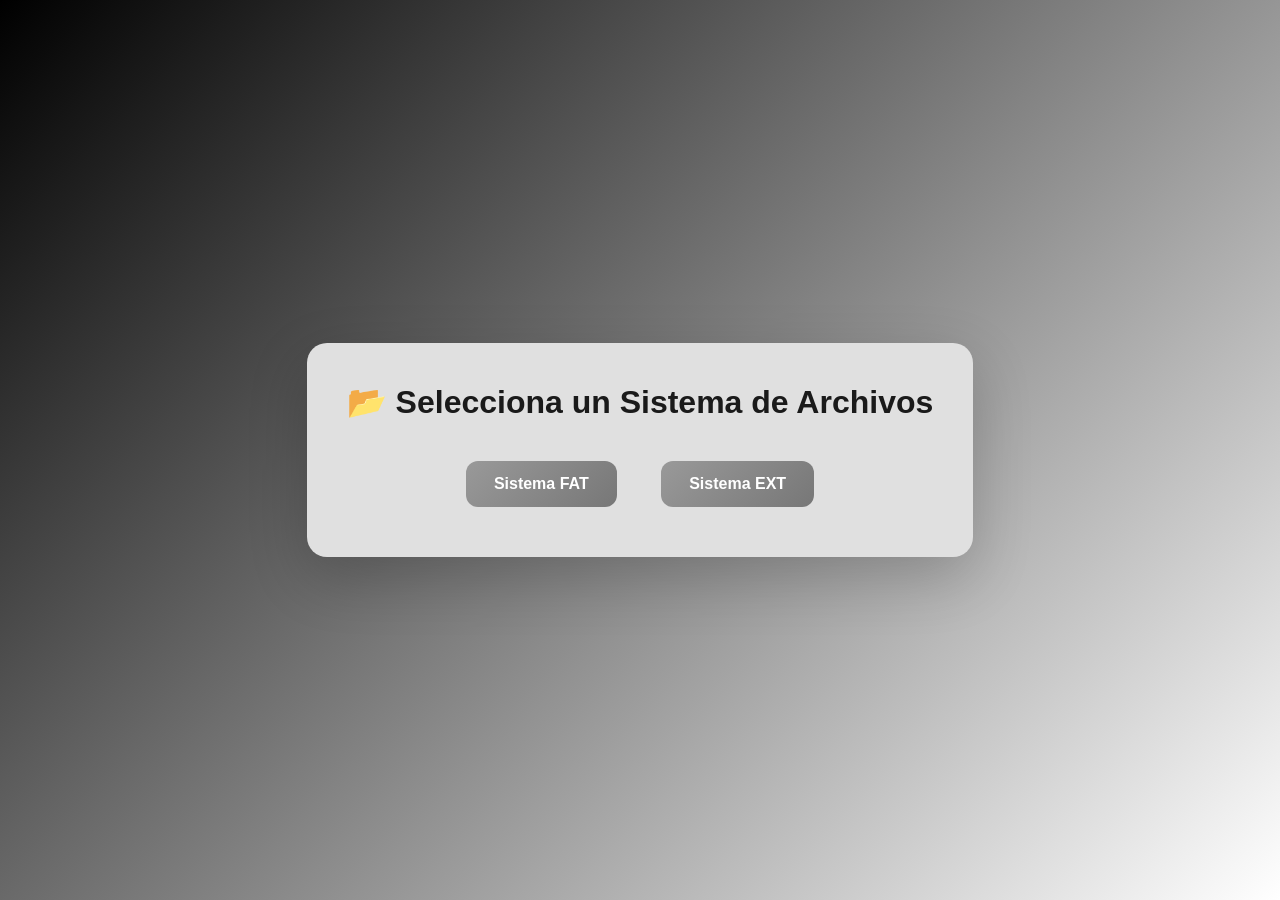
==== index.html @ 4ab8b651 "Initial commit" ====
<!DOCTYPE html>
<html lang="es">
<head>
<meta charset="UTF-8">
<meta name="viewport" content="width=device-width, initial-scale=1.0">
<title>Selector de Sistema de Archivos</title>
<link rel="stylesheet" href="styles.css">
<style>
    body {
        display: flex;
        justify-content: center;
        align-items: center;
        height: 100vh;
        background: linear-gradient(135deg, #000000 0%, #ffffff 100%);
        font-family: 'Segoe UI', Tahoma, Geneva, Verdana, sans-serif;
        color: #1a1a1a;
    }
    .menu {
        text-align: center;
        background: #e0e0e0;
        padding: 40px;
        border-radius: 20px;
        box-shadow: 0 20px 60px rgba(0,0,0,0.2);
    }
    h1 { margin-bottom: 30px; }
    a.button {
        display: inline-block;
        margin: 10px 20px;
        padding: 14px 28px;
        background: linear-gradient(135deg, #999 0%, #777 100%);
        color: #fff;
        font-weight: 600;
        border-radius: 12px;
        text-decoration: none;
        transition: all 0.3s ease;
    }
    a.button:hover {
        transform: translateY(-2px);
        box-shadow: 0 6px 20px rgba(0,0,0,0.5);
    }
</style>
</head>
<body>
    <div class="menu">
        <h1>📂 Selecciona un Sistema de Archivos</h1>
        <a href="SistemaFAT.html" class="button">Sistema FAT</a>
        <a href="SistemaEXT.html" class="button">Sistema EXT</a>
    </div>
</body>
</html>
---- styles.css ----
* {
    margin: 0;
    padding: 0;
    box-sizing: border-box;
}

body {
    font-family: 'Segoe UI', Tahoma, Geneva, Verdana, sans-serif;
    background: linear-gradient(135deg, #000000 0%, #ffffff 100%);
    min-height: 100vh;
    padding: 20px;
    color: #1a1a1a;
}

.container {
    max-width: 1400px;
    margin: 0 auto;
    margin-top: 33px;
    display: grid;
    grid-template-columns: 1fr 1fr;
    gap: 25px;
}


.panel {
    background: #e0e0e0; /* gris claro */
    backdrop-filter: blur(6px);
    border-radius: 20px;
    padding: 30px;
    box-shadow: 0 20px 60px rgba(0, 0, 0, 0.2);
    animation: fadeIn 0.5s ease-out;
    max-height: 90vh;
    overflow-y: auto;
    border: 1px solid #ccc;
    scrollbar-gutter: stable both-edges;
}

@keyframes fadeIn {
    from { opacity: 0; transform: translateY(20px); }
    to { opacity: 1; transform: translateY(0); }
}

@keyframes fadeOut {
    from { opacity: 1; transform: translateY(0); }
    to { opacity: 0; transform: translateY(20px); }
}

/* Animación inversa al salir de la página */
.leaving .panel {
    animation: fadeOut 0.4s ease-in forwards;
}

.leaving .btn-home {
    opacity: 0;
    transform: translateY(-10px);
    transition: opacity 0.3s ease, transform 0.3s ease;
}

h2 {
    color: #1a1a1a;
    font-size: 1.8em;
    margin-bottom: 25px;
    display: flex;
    align-items: center;
    gap: 10px;
    border-bottom: 3px solid #999;
    padding-bottom: 15px;
}

h3 {
    color: #333;
    font-size: 1.3em;
    margin: 25px 0 15px 0;
    display: flex;
    align-items: center;
    gap: 8px;
}

.form-group { margin-bottom: 20px; }

label {
    display: block;
    color: #333;
    font-weight: 600;
    margin-bottom: 8px;
    font-size: 0.95em;
}

input[type="text"],
input[type="number"],
select {
    width: 100%;
    padding: 12px 15px;
    border: 2px solid #999;
    border-radius: 10px;
    font-size: 1em;
    transition: all 0.3s ease;
    background: #f5f5f5;
    color: #1a1a1a;
}

input[type="text"]:focus,
input[type="number"]:focus,
select:focus {
    outline: none;
    border-color: #666;
    box-shadow: 0 0 0 3px rgba(0, 0, 0, 0.1);
}

.checkbox-group {
    display: flex;
    align-items: center;
    gap: 10px;
    margin-top: 10px;
}

input[type="checkbox"] {
    width: 20px;
    height: 20px;
    cursor: pointer;
    accent-color: #666;
}

button {
    background: linear-gradient(135deg, #999 0%, #777 100%);
    color: #fff;
    border: none;
    padding: 14px 28px;
    border-radius: 12px;
    font-size: 1em;
    font-weight: 600;
    cursor: pointer;
    transition: all 0.3s ease;
    box-shadow: 0 4px 15px rgba(0,0,0,0.3);
    display: inline-flex;
    align-items: center;
    gap: 8px;
    width: 100%;
    justify-content: center;
    margin-top: 10px;
}

button:hover {
    transform: translateY(-2px);
    box-shadow: 0 6px 20px rgba(0,0,0,0.5);
}

button:active { transform: translateY(0); }

.btn-small {
    padding: 6px 12px;
    font-size: 0.85em;
    width: auto;
    margin: 0;
    background: #777;
    color: #fff;
}

.btn-round {
    width: 35px;               /* ancho del botón */
    height: 35px;              /* altura igual al ancho */
    padding: 0;                /* quitar padding */
    border-radius: 50%;        /* círculo perfecto */
    display: flex;
    justify-content: center;
    align-items: center;
    background: #e0e0e0;       /* gris claro */
    color: #1a1a1a;            /* texto o emoji oscuro */
    font-size: 1.2em;           /* tamaño del emoji */
    border: 1px solid #ccc;    /* opcional, para borde sutil */
    cursor: pointer;
    box-shadow: 0 4px 10px rgba(0,0,0,0.2); /* sombra como los otros botones */
    transition: all 0.3s ease;
}

.btn-round:hover {
    background: #d4d4d4;        /* gris un poco más oscuro al pasar el mouse */
    box-shadow: 0 6px 15px rgba(0,0,0,0.3);
}


/* Botón de inicio con texto, acorde a la estética */
.btn-home {
    display: inline-flex;
    align-items: center;
    gap: 8px;
    padding: 8px 12px;
    border-radius: 12px;
    background: linear-gradient(135deg, #999 0%, #777 100%);
    color: #fff;
    border: 1px solid #ccc;
    text-decoration: none;
    font-weight: 600;
    font-size: 0.95em;
    box-shadow: 0 4px 10px rgba(0,0,0,0.2);
    transition: all 0.3s ease;
    position: fixed;
    top: 10px;
    left: max(20px, calc((100vw - 1400px) / 2));
    z-index: 1000;
}


.btn-home:hover {
    transform: translateY(-2px);
    box-shadow: 0 6px 15px rgba(0,0,0,0.3);
}


.btn-small:hover { background: #555; }

pre {
    background: #dcdcdc;
    padding: 20px;
    border-radius: 12px;
    font-size: 14px;
    white-space: pre-wrap;
    border: 2px solid #ccc;
    font-family: 'Courier New', monospace;
    line-height: 1.6;
    color: #1a1a1a;
    max-height: 400px;
    overflow-y: auto;
}

.instr-item {
    background: #f0f0f0;
    margin: 10px 0;
    padding: 15px;
    border-radius: 12px;
    display: flex;
    justify-content: space-between;
    align-items: flex-start;
    gap: 8px;
    border-left: 4px solid #999;
    transition: all 0.3s ease;
    box-shadow: 0 2px 8px rgba(0, 0, 0, 0.1);
}

.instr-item:hover {
    transform: translateX(5px);
    box-shadow: 0 4px 12px rgba(0,0,0,0.2);
}

.instr-text {
    font-family: 'Courier New', monospace;
    color: #1a1a1a;
    font-size: 0.9em;
    flex: 1 1 auto;
    min-width: 0;
    white-space: normal;
    overflow-wrap: anywhere;
    word-break: break-word;
}

.stats-badge {
    display: inline-block;
    background: #999;
    color: white;
    padding: 8px 16px;
    border-radius: 20px;
    font-weight: 700;
    font-size: 1.1em;
    box-shadow: 0 4px 10px rgba(0,0,0,0.3);
}

.empty-state {
    text-align: center;
    padding: 40px;
    color: #666;
    font-style: italic;
}

.divider {
    height: 2px;
    background: linear-gradient(90deg, transparent, #999, transparent);
    margin: 25px 0;
}

::-webkit-scrollbar {
    width: 8px;
    height: 8px;
}

::-webkit-scrollbar-track { background: #e0e0e0; border-radius: 10px; }

::-webkit-scrollbar-thumb { background: #999; border-radius: 10px; }

::-webkit-scrollbar-thumb:hover { background: #777; }

/* Ajustes específicos para scroll dentro de panel redondeado */
.panel::-webkit-scrollbar { width: 10px; }
.panel::-webkit-scrollbar-track { background: transparent; margin: 12px 0; border-radius: 10px; }
.panel::-webkit-scrollbar-thumb { background: #999; border-radius: 10px; }
.panel::-webkit-scrollbar-thumb:hover { background: #777; }

@media (max-width: 1024px) {
    .container { grid-template-columns: 1fr; }
}

.tooltip { position: relative; display: inline-block; }

.tooltip-text {
    visibility: hidden;
    background-color: #333;
    color: white;
    text-align: center;
    padding: 8px 12px;
    border-radius: 8px;
    position: absolute;
    z-index: 1;
    bottom: 125%;
    left: 50%;
    transform: translateX(-50%);
    font-size: 0.85em;
    white-space: nowrap;
    opacity: 0;
    transition: opacity 0.3s;
}

.tooltip:hover .tooltip-text {
    visibility: visible;
    opacity: 1;
}
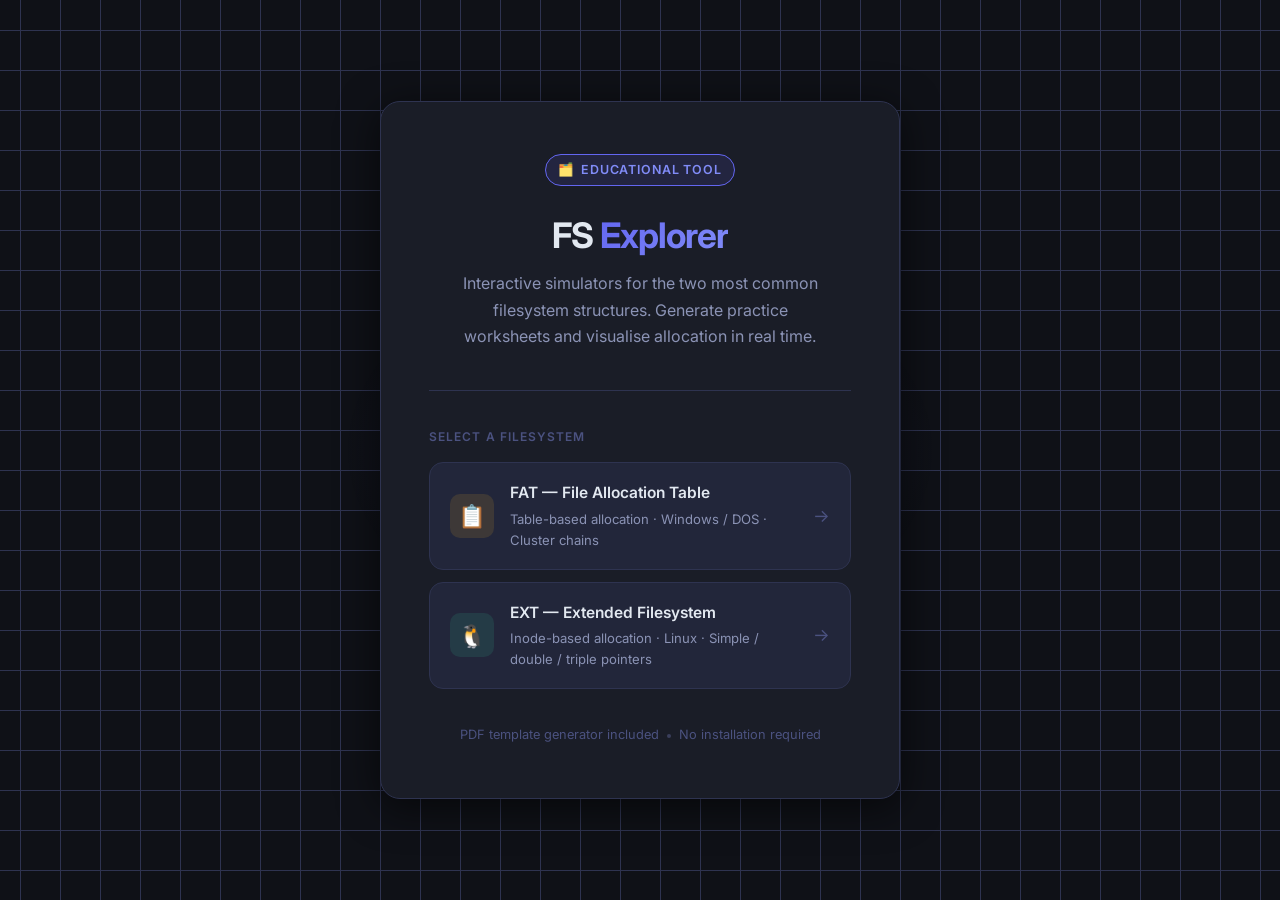
==== commit fb742724: "design: professional dark theme redesign (indigo accent, Inter font, grid bg)" ====
--- a/index.html
+++ b/index.html
@@ -1,50 +1,247 @@
-<!DOCTYPE html>
-<html lang="es">
-<head>
-<meta charset="UTF-8">
-<meta name="viewport" content="width=device-width, initial-scale=1.0">
-<title>Selector de Sistema de Archivos</title>
-<link rel="stylesheet" href="styles.css">
-<style>
-    body {
-        display: flex;
-        justify-content: center;
-        align-items: center;
-        height: 100vh;
-        background: linear-gradient(135deg, #000000 0%, #ffffff 100%);
-        font-family: 'Segoe UI', Tahoma, Geneva, Verdana, sans-serif;
-        color: #1a1a1a;
-    }
-    .menu {
-        text-align: center;
-        background: #e0e0e0;
-        padding: 40px;
-        border-radius: 20px;
-        box-shadow: 0 20px 60px rgba(0,0,0,0.2);
-    }
-    h1 { margin-bottom: 30px; }
-    a.button {
-        display: inline-block;
-        margin: 10px 20px;
-        padding: 14px 28px;
-        background: linear-gradient(135deg, #999 0%, #777 100%);
-        color: #fff;
-        font-weight: 600;
-        border-radius: 12px;
-        text-decoration: none;
-        transition: all 0.3s ease;
-    }
-    a.button:hover {
-        transform: translateY(-2px);
-        box-shadow: 0 6px 20px rgba(0,0,0,0.5);
-    }
-</style>
-</head>
-<body>
-    <div class="menu">
-        <h1>📂 Selecciona un Sistema de Archivos</h1>
-        <a href="SistemaFAT.html" class="button">Sistema FAT</a>
-        <a href="SistemaEXT.html" class="button">Sistema EXT</a>
-    </div>
-</body>
+<!DOCTYPE html>
+<html lang="es">
+<head>
+<meta charset="UTF-8">
+<meta name="viewport" content="width=device-width, initial-scale=1.0">
+<title>FS Explorer — Filesystem Simulator</title>
+<link rel="stylesheet" href="styles.css">
+<style>
+    @import url('https://fonts.googleapis.com/css2?family=Inter:wght@400;500;600;700&display=swap');
+
+    body {
+        display: flex;
+        flex-direction: column;
+        justify-content: center;
+        align-items: center;
+        min-height: 100vh;
+        padding: 24px;
+        background: var(--bg);
+        /* Subtle grid pattern */
+        background-image:
+            linear-gradient(var(--border) 1px, transparent 1px),
+            linear-gradient(90deg, var(--border) 1px, transparent 1px);
+        background-size: 40px 40px;
+        background-position: center center;
+    }
+
+    /* Radial glow behind the card */
+    body::before {
+        content: '';
+        position: fixed;
+        top: 50%;
+        left: 50%;
+        transform: translate(-50%, -50%);
+        width: 600px;
+        height: 400px;
+        background: radial-gradient(ellipse, rgba(99,102,241,0.12) 0%, transparent 70%);
+        pointer-events: none;
+        z-index: 0;
+    }
+
+    .card {
+        position: relative;
+        z-index: 1;
+        background: var(--surface);
+        border: 1px solid var(--border);
+        border-radius: 20px;
+        padding: 52px 48px;
+        text-align: center;
+        max-width: 520px;
+        width: 100%;
+        box-shadow: var(--shadow-lg);
+        animation: fadeIn 0.5s ease-out;
+    }
+
+    @keyframes fadeIn {
+        from { opacity: 0; transform: translateY(20px); }
+        to   { opacity: 1; transform: translateY(0); }
+    }
+
+    .badge {
+        display: inline-flex;
+        align-items: center;
+        gap: 6px;
+        background: var(--accent-dim);
+        border: 1px solid var(--accent);
+        color: var(--accent-hover);
+        font-size: 0.78rem;
+        font-weight: 600;
+        letter-spacing: 0.07em;
+        text-transform: uppercase;
+        padding: 5px 12px;
+        border-radius: 20px;
+        margin-bottom: 28px;
+    }
+
+    h1 {
+        font-size: 2.2rem;
+        font-weight: 700;
+        color: var(--text);
+        letter-spacing: -0.03em;
+        line-height: 1.2;
+        margin-bottom: 14px;
+    }
+
+    h1 span {
+        background: linear-gradient(135deg, var(--accent) 0%, var(--accent-hover) 100%);
+        -webkit-background-clip: text;
+        -webkit-text-fill-color: transparent;
+        background-clip: text;
+    }
+
+    .subtitle {
+        color: var(--text-muted);
+        font-size: 1rem;
+        line-height: 1.65;
+        margin-bottom: 40px;
+        max-width: 380px;
+        margin-left: auto;
+        margin-right: auto;
+    }
+
+    .separator {
+        height: 1px;
+        background: var(--border);
+        margin: 0 0 36px 0;
+    }
+
+    .label-section {
+        font-size: 0.75rem;
+        font-weight: 600;
+        letter-spacing: 0.09em;
+        text-transform: uppercase;
+        color: var(--text-faint);
+        margin-bottom: 16px;
+        text-align: left;
+    }
+
+    .options {
+        display: flex;
+        flex-direction: column;
+        gap: 12px;
+        margin-bottom: 36px;
+    }
+
+    .option-card {
+        display: flex;
+        align-items: center;
+        gap: 16px;
+        padding: 18px 20px;
+        background: var(--surface-2);
+        border: 1px solid var(--border);
+        border-radius: var(--radius);
+        text-decoration: none;
+        color: var(--text);
+        transition: all 0.2s ease;
+        text-align: left;
+        cursor: pointer;
+    }
+
+    .option-card:hover {
+        border-color: var(--accent);
+        background: var(--accent-dim);
+        transform: translateY(-2px);
+        box-shadow: 0 6px 24px rgba(99,102,241,0.2);
+    }
+
+    .option-icon {
+        width: 44px;
+        height: 44px;
+        border-radius: 10px;
+        display: flex;
+        align-items: center;
+        justify-content: center;
+        font-size: 1.4rem;
+        flex-shrink: 0;
+    }
+
+    .option-icon.fat  { background: rgba(251,191,36,0.12); }
+    .option-icon.ext  { background: rgba(52,211,153,0.12); }
+
+    .option-info { flex: 1; }
+
+    .option-name {
+        font-weight: 600;
+        font-size: 0.97rem;
+        margin-bottom: 3px;
+    }
+
+    .option-desc {
+        font-size: 0.82rem;
+        color: var(--text-muted);
+    }
+
+    .option-arrow {
+        color: var(--text-faint);
+        font-size: 1.1rem;
+        transition: transform 0.2s, color 0.2s;
+    }
+
+    .option-card:hover .option-arrow {
+        transform: translateX(4px);
+        color: var(--accent-hover);
+    }
+
+    .footer-note {
+        color: var(--text-faint);
+        font-size: 0.8rem;
+        display: flex;
+        align-items: center;
+        justify-content: center;
+        gap: 8px;
+    }
+
+    .dot {
+        width: 4px;
+        height: 4px;
+        border-radius: 50%;
+        background: var(--border-light);
+        display: inline-block;
+    }
+</style>
+</head>
+<body>
+    <div class="card">
+        <div class="badge">
+            <span>🗂️</span>
+            Educational Tool
+        </div>
+
+        <h1>FS <span>Explorer</span></h1>
+        <p class="subtitle">
+            Interactive simulators for the two most common filesystem structures.
+            Generate practice worksheets and visualise allocation in real time.
+        </p>
+
+        <div class="separator"></div>
+
+        <p class="label-section">Select a filesystem</p>
+
+        <div class="options">
+            <a href="SistemaFAT.html" class="option-card">
+                <div class="option-icon fat">📋</div>
+                <div class="option-info">
+                    <div class="option-name">FAT — File Allocation Table</div>
+                    <div class="option-desc">Table-based allocation · Windows / DOS · Cluster chains</div>
+                </div>
+                <span class="option-arrow">→</span>
+            </a>
+
+            <a href="SistemaEXT.html" class="option-card">
+                <div class="option-icon ext">🐧</div>
+                <div class="option-info">
+                    <div class="option-name">EXT — Extended Filesystem</div>
+                    <div class="option-desc">Inode-based allocation · Linux · Simple / double / triple pointers</div>
+                </div>
+                <span class="option-arrow">→</span>
+            </a>
+        </div>
+
+        <div class="footer-note">
+            <span>PDF template generator included</span>
+            <span class="dot"></span>
+            <span>No installation required</span>
+        </div>
+    </div>
+</body>
 </html>
--- a/styles.css
+++ b/styles.css
@@ -1,251 +1,308 @@
-* {
-    margin: 0;
-    padding: 0;
-    box-sizing: border-box;
-}
+/* ============================================================
+   FS Explorer — Global Stylesheet
+   Design: dark slate + indigo accent, clean & professional
+   ============================================================ */
+
+:root {
+    --bg:           #0f1117;
+    --surface:      #1a1d27;
+    --surface-2:    #22263a;
+    --border:       #2e3350;
+    --border-light: #3a3f5c;
+    --accent:       #6366f1;
+    --accent-hover: #818cf8;
+    --accent-dim:   rgba(99,102,241,0.12);
+    --text:         #e2e8f0;
+    --text-muted:   #8b93b5;
+    --text-faint:   #4b5280;
+    --danger:       #f87171;
+    --warning:      #fbbf24;
+    --success:      #34d399;
+    --radius:       14px;
+    --radius-sm:    8px;
+    --shadow:       0 4px 24px rgba(0,0,0,0.4);
+    --shadow-lg:    0 8px 40px rgba(0,0,0,0.6);
+    --font:         'Inter', 'Segoe UI', system-ui, sans-serif;
+    --font-mono:    'JetBrains Mono', 'Fira Code', 'Courier New', monospace;
+}
+
+* { margin: 0; padding: 0; box-sizing: border-box; }
+
+@import url('https://fonts.googleapis.com/css2?family=Inter:wght@400;500;600;700&family=JetBrains+Mono:wght@400;500&display=swap');
 
 body {
-    font-family: 'Segoe UI', Tahoma, Geneva, Verdana, sans-serif;
-    background: linear-gradient(135deg, #000000 0%, #ffffff 100%);
+    font-family: var(--font);
+    background: var(--bg);
     min-height: 100vh;
     padding: 20px;
-    color: #1a1a1a;
-}
+    color: var(--text);
+    line-height: 1.6;
+}
+
+/* ── Layout ─────────────────────────────────────────────── */
 
 .container {
     max-width: 1400px;
     margin: 0 auto;
-    margin-top: 33px;
+    margin-top: 56px;
     display: grid;
     grid-template-columns: 1fr 1fr;
-    gap: 25px;
-}
-
+    gap: 24px;
+}
+
+/* ── Panels ──────────────────────────────────────────────── */
 
 .panel {
-    background: #e0e0e0; /* gris claro */
-    backdrop-filter: blur(6px);
-    border-radius: 20px;
-    padding: 30px;
-    box-shadow: 0 20px 60px rgba(0, 0, 0, 0.2);
-    animation: fadeIn 0.5s ease-out;
+    background: var(--surface);
+    border: 1px solid var(--border);
+    border-radius: var(--radius);
+    padding: 28px;
+    box-shadow: var(--shadow);
+    animation: fadeIn 0.4s ease-out;
     max-height: 90vh;
     overflow-y: auto;
-    border: 1px solid #ccc;
     scrollbar-gutter: stable both-edges;
 }
 
 @keyframes fadeIn {
-    from { opacity: 0; transform: translateY(20px); }
-    to { opacity: 1; transform: translateY(0); }
+    from { opacity: 0; transform: translateY(16px); }
+    to   { opacity: 1; transform: translateY(0); }
 }
 
 @keyframes fadeOut {
     from { opacity: 1; transform: translateY(0); }
-    to { opacity: 0; transform: translateY(20px); }
-}
-
-/* Animación inversa al salir de la página */
+    to   { opacity: 0; transform: translateY(16px); }
+}
+
 .leaving .panel {
-    animation: fadeOut 0.4s ease-in forwards;
+    animation: fadeOut 0.35s ease-in forwards;
 }
 
 .leaving .btn-home {
     opacity: 0;
-    transform: translateY(-10px);
+    transform: translateY(-8px);
     transition: opacity 0.3s ease, transform 0.3s ease;
 }
 
+/* ── Typography ──────────────────────────────────────────── */
+
 h2 {
-    color: #1a1a1a;
-    font-size: 1.8em;
-    margin-bottom: 25px;
+    color: var(--text);
+    font-size: 1.25rem;
+    font-weight: 700;
+    margin-bottom: 22px;
     display: flex;
     align-items: center;
     gap: 10px;
-    border-bottom: 3px solid #999;
-    padding-bottom: 15px;
+    border-bottom: 1px solid var(--border);
+    padding-bottom: 14px;
+    letter-spacing: -0.01em;
 }
 
 h3 {
-    color: #333;
-    font-size: 1.3em;
-    margin: 25px 0 15px 0;
+    color: var(--text);
+    font-size: 1rem;
+    font-weight: 600;
+    margin: 22px 0 12px 0;
     display: flex;
     align-items: center;
     gap: 8px;
-}
-
-.form-group { margin-bottom: 20px; }
+    color: var(--text-muted);
+    text-transform: uppercase;
+    font-size: 0.75rem;
+    letter-spacing: 0.08em;
+}
+
+/* ── Forms ───────────────────────────────────────────────── */
+
+.form-group { margin-bottom: 16px; }
 
 label {
     display: block;
-    color: #333;
-    font-weight: 600;
-    margin-bottom: 8px;
-    font-size: 0.95em;
+    color: var(--text-muted);
+    font-weight: 500;
+    margin-bottom: 6px;
+    font-size: 0.85rem;
+    letter-spacing: 0.02em;
 }
 
 input[type="text"],
 input[type="number"],
 select {
     width: 100%;
-    padding: 12px 15px;
-    border: 2px solid #999;
-    border-radius: 10px;
-    font-size: 1em;
-    transition: all 0.3s ease;
-    background: #f5f5f5;
-    color: #1a1a1a;
+    padding: 10px 14px;
+    border: 1px solid var(--border);
+    border-radius: var(--radius-sm);
+    font-size: 0.95rem;
+    font-family: var(--font);
+    transition: border-color 0.2s, box-shadow 0.2s;
+    background: var(--surface-2);
+    color: var(--text);
 }
 
 input[type="text"]:focus,
 input[type="number"]:focus,
 select:focus {
     outline: none;
-    border-color: #666;
-    box-shadow: 0 0 0 3px rgba(0, 0, 0, 0.1);
-}
+    border-color: var(--accent);
+    box-shadow: 0 0 0 3px var(--accent-dim);
+}
+
+select option { background: var(--surface-2); }
 
 .checkbox-group {
     display: flex;
     align-items: center;
     gap: 10px;
-    margin-top: 10px;
+    margin-top: 8px;
 }
 
 input[type="checkbox"] {
-    width: 20px;
-    height: 20px;
+    width: 17px;
+    height: 17px;
     cursor: pointer;
-    accent-color: #666;
-}
+    accent-color: var(--accent);
+}
+
+/* ── Buttons ─────────────────────────────────────────────── */
 
 button {
-    background: linear-gradient(135deg, #999 0%, #777 100%);
+    background: var(--accent);
     color: #fff;
     border: none;
-    padding: 14px 28px;
-    border-radius: 12px;
-    font-size: 1em;
+    padding: 11px 22px;
+    border-radius: var(--radius-sm);
+    font-size: 0.92rem;
     font-weight: 600;
+    font-family: var(--font);
     cursor: pointer;
-    transition: all 0.3s ease;
-    box-shadow: 0 4px 15px rgba(0,0,0,0.3);
+    transition: background 0.2s, transform 0.15s, box-shadow 0.2s;
+    box-shadow: 0 2px 8px rgba(99,102,241,0.3);
     display: inline-flex;
     align-items: center;
     gap: 8px;
     width: 100%;
     justify-content: center;
-    margin-top: 10px;
+    margin-top: 8px;
 }
 
 button:hover {
-    transform: translateY(-2px);
-    box-shadow: 0 6px 20px rgba(0,0,0,0.5);
+    background: var(--accent-hover);
+    transform: translateY(-1px);
+    box-shadow: 0 4px 16px rgba(99,102,241,0.4);
 }
 
 button:active { transform: translateY(0); }
 
 .btn-small {
     padding: 6px 12px;
-    font-size: 0.85em;
+    font-size: 0.82rem;
     width: auto;
     margin: 0;
-    background: #777;
-    color: #fff;
+    background: var(--surface-2);
+    color: var(--text);
+    border: 1px solid var(--border);
+    box-shadow: none;
+}
+
+.btn-small:hover {
+    background: var(--border);
+    transform: none;
 }
 
 .btn-round {
-    width: 35px;               /* ancho del botón */
-    height: 35px;              /* altura igual al ancho */
-    padding: 0;                /* quitar padding */
-    border-radius: 50%;        /* círculo perfecto */
+    width: 34px;
+    height: 34px;
+    padding: 0;
+    border-radius: 50%;
     display: flex;
     justify-content: center;
     align-items: center;
-    background: #e0e0e0;       /* gris claro */
-    color: #1a1a1a;            /* texto o emoji oscuro */
-    font-size: 1.2em;           /* tamaño del emoji */
-    border: 1px solid #ccc;    /* opcional, para borde sutil */
+    background: var(--surface-2);
+    color: var(--text);
+    font-size: 1em;
+    border: 1px solid var(--border);
     cursor: pointer;
-    box-shadow: 0 4px 10px rgba(0,0,0,0.2); /* sombra como los otros botones */
-    transition: all 0.3s ease;
+    box-shadow: none;
+    transition: background 0.2s;
+    margin-top: 0;
+    width: auto;
+    min-width: 34px;
 }
 
 .btn-round:hover {
-    background: #d4d4d4;        /* gris un poco más oscuro al pasar el mouse */
-    box-shadow: 0 6px 15px rgba(0,0,0,0.3);
-}
-
-
-/* Botón de inicio con texto, acorde a la estética */
+    background: var(--border);
+    transform: none;
+    box-shadow: none;
+}
+
 .btn-home {
     display: inline-flex;
     align-items: center;
-    gap: 8px;
-    padding: 8px 12px;
-    border-radius: 12px;
-    background: linear-gradient(135deg, #999 0%, #777 100%);
-    color: #fff;
-    border: 1px solid #ccc;
+    gap: 7px;
+    padding: 8px 14px;
+    border-radius: var(--radius-sm);
+    background: var(--surface);
+    color: var(--text-muted);
+    border: 1px solid var(--border);
     text-decoration: none;
-    font-weight: 600;
-    font-size: 0.95em;
-    box-shadow: 0 4px 10px rgba(0,0,0,0.2);
-    transition: all 0.3s ease;
+    font-weight: 500;
+    font-size: 0.88rem;
+    font-family: var(--font);
+    box-shadow: var(--shadow);
+    transition: all 0.2s ease;
     position: fixed;
-    top: 10px;
+    top: 14px;
     left: max(20px, calc((100vw - 1400px) / 2));
     z-index: 1000;
 }
 
-
 .btn-home:hover {
-    transform: translateY(-2px);
-    box-shadow: 0 6px 15px rgba(0,0,0,0.3);
-}
-
-
-.btn-small:hover { background: #555; }
+    color: var(--text);
+    border-color: var(--border-light);
+    transform: translateY(-1px);
+}
+
+/* ── Code / Tree view ────────────────────────────────────── */
 
 pre {
-    background: #dcdcdc;
-    padding: 20px;
-    border-radius: 12px;
-    font-size: 14px;
+    background: var(--bg);
+    padding: 18px;
+    border-radius: var(--radius-sm);
+    font-size: 13px;
     white-space: pre-wrap;
-    border: 2px solid #ccc;
-    font-family: 'Courier New', monospace;
-    line-height: 1.6;
-    color: #1a1a1a;
-    max-height: 400px;
+    border: 1px solid var(--border);
+    font-family: var(--font-mono);
+    line-height: 1.7;
+    color: var(--text);
+    max-height: 380px;
     overflow-y: auto;
 }
 
+/* ── Instruction items ───────────────────────────────────── */
+
 .instr-item {
-    background: #f0f0f0;
-    margin: 10px 0;
-    padding: 15px;
-    border-radius: 12px;
+    background: var(--surface-2);
+    margin: 8px 0;
+    padding: 12px 14px;
+    border-radius: var(--radius-sm);
     display: flex;
     justify-content: space-between;
     align-items: flex-start;
     gap: 8px;
-    border-left: 4px solid #999;
-    transition: all 0.3s ease;
-    box-shadow: 0 2px 8px rgba(0, 0, 0, 0.1);
+    border-left: 3px solid var(--accent);
+    transition: border-color 0.2s, background 0.2s;
 }
 
 .instr-item:hover {
-    transform: translateX(5px);
-    box-shadow: 0 4px 12px rgba(0,0,0,0.2);
+    background: var(--border);
+    border-left-color: var(--accent-hover);
 }
 
 .instr-text {
-    font-family: 'Courier New', monospace;
-    color: #1a1a1a;
-    font-size: 0.9em;
+    font-family: var(--font-mono);
+    color: var(--text);
+    font-size: 0.85rem;
     flex: 1 1 auto;
     min-width: 0;
     white-space: normal;
@@ -253,72 +310,74 @@
     word-break: break-word;
 }
 
+/* ── Badges ──────────────────────────────────────────────── */
+
 .stats-badge {
     display: inline-block;
-    background: #999;
-    color: white;
-    padding: 8px 16px;
+    background: var(--accent-dim);
+    color: var(--accent-hover);
+    border: 1px solid var(--accent);
+    padding: 6px 14px;
     border-radius: 20px;
     font-weight: 700;
-    font-size: 1.1em;
-    box-shadow: 0 4px 10px rgba(0,0,0,0.3);
-}
+    font-size: 1rem;
+}
+
+/* ── Misc ────────────────────────────────────────────────── */
 
 .empty-state {
     text-align: center;
-    padding: 40px;
-    color: #666;
+    padding: 36px;
+    color: var(--text-faint);
     font-style: italic;
+    font-size: 0.9rem;
 }
 
 .divider {
-    height: 2px;
-    background: linear-gradient(90deg, transparent, #999, transparent);
-    margin: 25px 0;
-}
-
-::-webkit-scrollbar {
-    width: 8px;
-    height: 8px;
-}
-
-::-webkit-scrollbar-track { background: #e0e0e0; border-radius: 10px; }
-
-::-webkit-scrollbar-thumb { background: #999; border-radius: 10px; }
-
-::-webkit-scrollbar-thumb:hover { background: #777; }
-
-/* Ajustes específicos para scroll dentro de panel redondeado */
-.panel::-webkit-scrollbar { width: 10px; }
-.panel::-webkit-scrollbar-track { background: transparent; margin: 12px 0; border-radius: 10px; }
-.panel::-webkit-scrollbar-thumb { background: #999; border-radius: 10px; }
-.panel::-webkit-scrollbar-thumb:hover { background: #777; }
+    height: 1px;
+    background: var(--border);
+    margin: 22px 0;
+}
+
+/* ── Scrollbars ──────────────────────────────────────────── */
+
+::-webkit-scrollbar { width: 6px; height: 6px; }
+::-webkit-scrollbar-track { background: transparent; }
+::-webkit-scrollbar-thumb { background: var(--border-light); border-radius: 10px; }
+::-webkit-scrollbar-thumb:hover { background: var(--text-faint); }
+
+.panel::-webkit-scrollbar { width: 6px; }
+.panel::-webkit-scrollbar-track { background: transparent; margin: 10px 0; }
+.panel::-webkit-scrollbar-thumb { background: var(--border-light); border-radius: 10px; }
+
+/* ── Tooltip ─────────────────────────────────────────────── */
+
+.tooltip { position: relative; display: inline-block; }
+
+.tooltip-text {
+    visibility: hidden;
+    background: var(--surface-2);
+    color: var(--text);
+    border: 1px solid var(--border);
+    text-align: center;
+    padding: 7px 12px;
+    border-radius: var(--radius-sm);
+    position: absolute;
+    z-index: 10;
+    bottom: 130%;
+    left: 50%;
+    transform: translateX(-50%);
+    font-size: 0.82rem;
+    white-space: nowrap;
+    opacity: 0;
+    transition: opacity 0.2s;
+    box-shadow: var(--shadow);
+}
+
+.tooltip:hover .tooltip-text { visibility: visible; opacity: 1; }
+
+/* ── Responsive ──────────────────────────────────────────── */
 
 @media (max-width: 1024px) {
     .container { grid-template-columns: 1fr; }
 }
-
-.tooltip { position: relative; display: inline-block; }
-
-.tooltip-text {
-    visibility: hidden;
-    background-color: #333;
-    color: white;
-    text-align: center;
-    padding: 8px 12px;
-    border-radius: 8px;
-    position: absolute;
-    z-index: 1;
-    bottom: 125%;
-    left: 50%;
-    transform: translateX(-50%);
-    font-size: 0.85em;
-    white-space: nowrap;
-    opacity: 0;
-    transition: opacity 0.3s;
-}
-
-.tooltip:hover .tooltip-text {
-    visibility: visible;
-    opacity: 1;
-}
